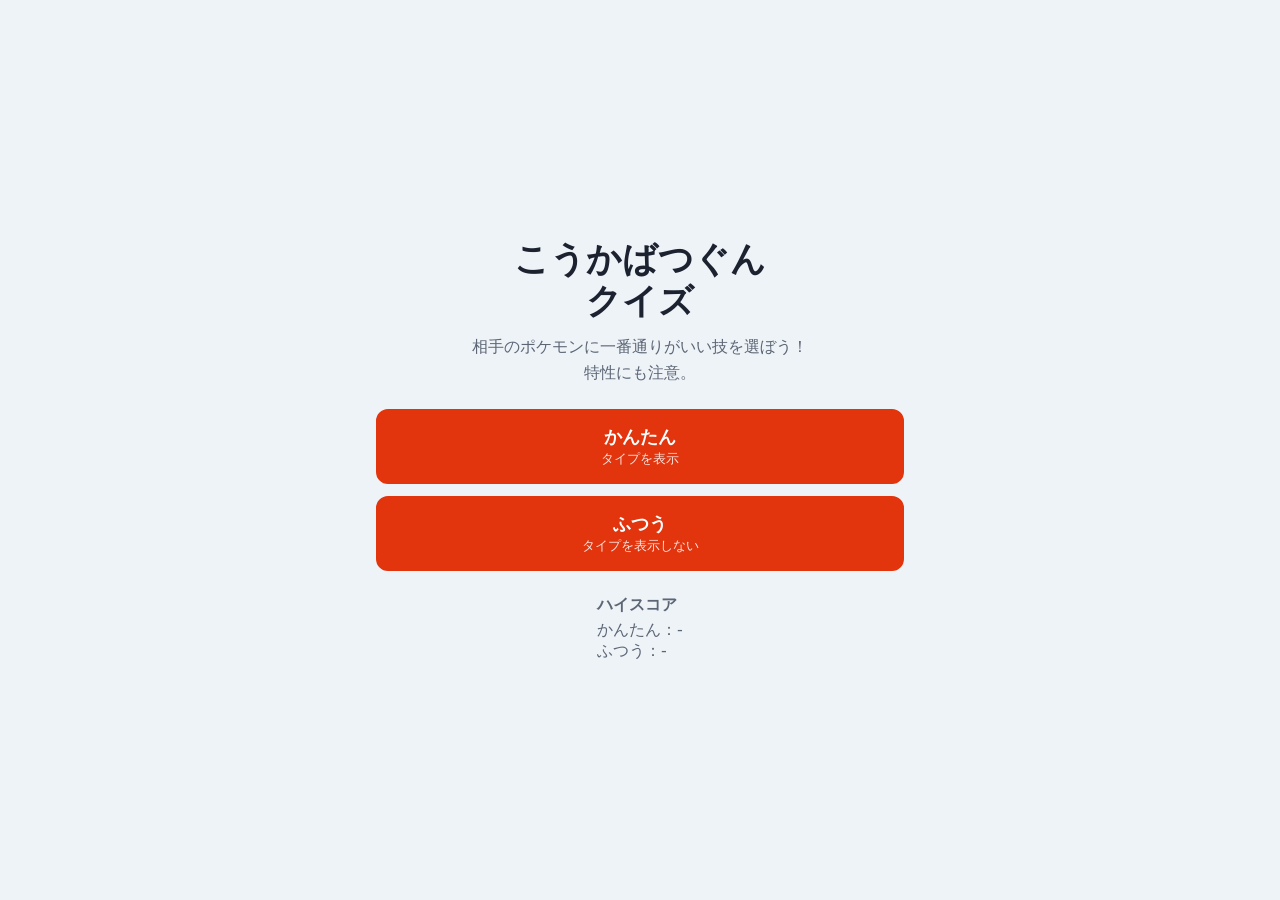
==== index.html @ 2b71de55 "Add files via upload" ====
<!DOCTYPE html>
<html lang="ja">
<head>
  <meta charset="UTF-8">
  <meta name="viewport" content="width=device-width, initial-scale=1, viewport-fit=cover">
  <meta name="theme-color" content="#1c2230">
  <title>こうかばつぐんクイズ</title>
  <link rel="stylesheet" href="css/style.css">
</head>
<body>
  <!-- タイトル -->
  <section id="screen-title" class="screen">
    <div class="title-box">
      <h1>こうかばつぐん<br>クイズ</h1>
      <p class="lead">相手のポケモンに一番通りがいい技を選ぼう！<br>特性にも注意。</p>
      <div class="difficulty">
        <button class="btn btn-primary" data-difficulty="easy">
          かんたん<small>タイプを表示</small>
        </button>
        <button class="btn btn-primary" data-difficulty="normal">
          ふつう<small>タイプを表示しない</small>
        </button>
      </div>
      <dl class="highscores">
        <dt>ハイスコア</dt>
        <dd>かんたん：<span id="hs-easy">-</span></dd>
        <dd>ふつう：<span id="hs-normal">-</span></dd>
      </dl>
    </div>
  </section>

  <!-- 出題 -->
  <section id="screen-quiz" class="screen" hidden>
    <header class="quiz-header">
      <span id="progress">1 / 10</span>
      <span id="score">正解 0</span>
    </header>

    <div class="enemy">
      <div class="enemy-info">
        <div class="enemy-name">
          <span id="enemy-mega" class="mega-badge" hidden>メガシンカ</span>
          <span id="enemy-name"></span>
        </div>
        <div id="enemy-types" class="type-list"></div>
        <div class="enemy-ability">特性：<strong id="enemy-ability"></strong></div>
      </div>
      <div class="enemy-image-wrap">
        <img id="enemy-image" alt="">
      </div>
    </div>

    <div id="moves" class="moves"></div>

    <div id="feedback" class="feedback" hidden>
      <p id="feedback-title" class="feedback-title"></p>
      <p id="feedback-types" class="feedback-types"></p>
      <ul id="feedback-list" class="feedback-list"></ul>
      <button id="next-button" class="btn btn-primary">次へ</button>
    </div>
  </section>

  <!-- 結果 -->
  <section id="screen-result" class="screen" hidden>
    <div class="title-box">
      <h2>結果</h2>
      <p class="result-score"><span id="result-score">0</span> / <span id="result-total">10</span></p>
      <p id="result-best" class="result-best"></p>
      <div class="difficulty">
        <button id="retry-button" class="btn btn-primary">もう一度</button>
        <button id="title-button" class="btn">タイトルへ</button>
      </div>
    </div>
  </section>

  <script src="data/pokemon.js"></script>
  <script src="js/types.js"></script>
  <script src="js/moves.js"></script>
  <script src="js/abilities.js"></script>
  <script src="js/calc.js"></script>
  <script src="js/quiz.js"></script>
  <script src="js/app.js"></script>
</body>
</html>
---- css/style.css ----
:root {
  --bg: #eef3f8;
  --bg-field: linear-gradient(180deg, #cfe8ff 0%, #e8f5e0 60%, #d4ebc4 100%);
  --panel: #ffffff;
  --text: #1c2230;
  --muted: #5d6675;
  --border: #d5dbe4;
  --primary: #e3350d;
  --primary-text: #ffffff;
  --ok: #1f9d55;
  --ng: #d6334a;
  --shadow: 0 2px 8px rgba(20, 30, 50, 0.12);
}

@media (prefers-color-scheme: dark) {
  :root {
    --bg: #141922;
    --bg-field: linear-gradient(180deg, #1f2a3c 0%, #1d2a22 60%, #1a2a1e 100%);
    --panel: #1f2632;
    --text: #eef1f6;
    --muted: #a3acba;
    --border: #353e4d;
    --primary: #ff5a36;
    --ok: #3ccf7f;
    --ng: #ff6b80;
    --shadow: 0 2px 8px rgba(0, 0, 0, 0.4);
  }
}

* { box-sizing: border-box; }

html, body { margin: 0; }

body {
  background: var(--bg);
  color: var(--text);
  font-family: system-ui, -apple-system, "Hiragino Sans", "Noto Sans JP", "Yu Gothic UI", sans-serif;
  -webkit-tap-highlight-color: transparent;
}

.screen {
  max-width: 560px;
  margin: 0 auto;
  min-height: 100dvh;
  padding: 16px 16px calc(16px + env(safe-area-inset-bottom));
  display: flex;
  flex-direction: column;
}

.screen[hidden] { display: none; }

/* ---- ボタン ---- */
.btn {
  appearance: none;
  border: 2px solid var(--border);
  background: var(--panel);
  color: var(--text);
  border-radius: 12px;
  padding: 14px 16px;
  font-size: 1.1rem;
  font-weight: 700;
  font-family: inherit;
  cursor: pointer;
  width: 100%;
}

.btn small {
  display: block;
  font-size: 0.8rem;
  font-weight: 400;
  opacity: 0.85;
  margin-top: 2px;
}

.btn-primary {
  background: var(--primary);
  border-color: var(--primary);
  color: var(--primary-text);
}

.btn:active { transform: translateY(1px); }

/* ---- タイトル・結果 ---- */
.title-box {
  margin: auto 0;
  text-align: center;
}

h1 {
  font-size: 2.2rem;
  line-height: 1.2;
  margin: 0 0 12px;
}

h2 { margin: 0 0 8px; }

.lead { color: var(--muted); line-height: 1.6; margin: 0 0 24px; }

.difficulty {
  display: grid;
  gap: 12px;
  margin-bottom: 24px;
}

.highscores {
  display: inline-block;
  text-align: left;
  margin: 0;
  color: var(--muted);
}

.highscores dt { font-weight: 700; margin-bottom: 4px; }
.highscores dd { margin: 0; }

.result-score {
  font-size: 3rem;
  font-weight: 800;
  margin: 8px 0;
}

.result-best { color: var(--muted); margin: 0 0 24px; }

/* ---- 出題画面 ---- */
.quiz-header {
  display: flex;
  justify-content: space-between;
  font-weight: 700;
  color: var(--muted);
  margin-bottom: 8px;
}

.enemy {
  background: var(--bg-field);
  border-radius: 16px;
  padding: 12px;
  display: flex;
  align-items: flex-start;
  gap: 8px;
  flex: 1;
  min-height: 260px;
}

.enemy-info {
  flex: 1;
  min-width: 0;
  background: var(--panel);
  border-radius: 12px;
  padding: 10px 12px;
  box-shadow: var(--shadow);
}

.enemy-name {
  font-size: 1.15rem;
  font-weight: 800;
  line-height: 1.3;
  overflow-wrap: anywhere;
}

.mega-badge {
  display: inline-block;
  font-size: 0.7rem;
  font-weight: 700;
  color: #fff;
  background: linear-gradient(90deg, #c32bd6, #3a7bd5);
  border-radius: 999px;
  padding: 2px 8px;
  margin-right: 4px;
  vertical-align: middle;
}

.mega-badge[hidden] { display: none; }

.type-list {
  display: flex;
  flex-wrap: wrap;
  gap: 4px;
  margin: 6px 0;
}

.type-tag {
  display: inline-block;
  color: #fff;
  font-size: 0.75rem;
  font-weight: 700;
  padding: 2px 8px;
  border-radius: 6px;
  text-shadow: 0 1px 1px rgba(0, 0, 0, 0.35);
  white-space: nowrap;
}

.type-hidden { color: var(--muted); font-size: 0.85rem; }

.enemy-ability { font-size: 0.9rem; color: var(--muted); }
.enemy-ability strong { color: var(--text); }

.enemy-image-wrap {
  width: 58%;
  align-self: flex-end;
  aspect-ratio: 1;
  display: flex;
  align-items: center;
  justify-content: center;
}

.enemy-image-wrap img {
  width: 100%;
  height: 100%;
  object-fit: contain;
  filter: drop-shadow(0 6px 6px rgba(0, 0, 0, 0.2));
}

.enemy-image-wrap img[hidden] { display: none; }

.moves {
  display: grid;
  grid-template-columns: 1fr 1fr;
  gap: 10px;
  margin-top: 12px;
}

.move {
  appearance: none;
  font-family: inherit;
  border: 3px solid transparent;
  border-radius: 14px;
  background: var(--type-color);
  color: #fff;
  min-height: 72px;
  padding: 8px;
  display: flex;
  flex-direction: column;
  align-items: center;
  justify-content: center;
  gap: 4px;
  cursor: pointer;
  text-shadow: 0 1px 2px rgba(0, 0, 0, 0.45);
  box-shadow: var(--shadow);
}

.move:active:not(:disabled) { transform: translateY(1px); }

.move-name { font-size: 1.05rem; font-weight: 800; }

.move-type {
  font-size: 0.72rem;
  font-weight: 700;
  background: rgba(0, 0, 0, 0.22);
  border-radius: 999px;
  padding: 1px 8px;
}

.move:disabled { cursor: default; opacity: 0.55; }
.move.is-correct { opacity: 1; border-color: var(--ok); outline: 3px solid var(--ok); }
.move.is-wrong { opacity: 1; border-color: var(--ng); outline: 3px solid var(--ng); }

/* ---- 答え合わせ ---- */
.feedback {
  position: fixed;
  left: 0;
  right: 0;
  bottom: 0;
  max-width: 560px;
  margin: 0 auto;
  max-height: 75dvh;
  overflow-y: auto;
  background: var(--panel);
  border-top-left-radius: 20px;
  border-top-right-radius: 20px;
  box-shadow: 0 -4px 20px rgba(0, 0, 0, 0.25);
  padding: 16px 16px calc(16px + env(safe-area-inset-bottom));
  animation: slide-up 0.2s ease-out;
}

.feedback[hidden] { display: none; }

@keyframes slide-up {
  from { transform: translateY(100%); }
  to { transform: translateY(0); }
}

.feedback-title {
  font-size: 1.5rem;
  font-weight: 800;
  margin: 0 0 4px;
}

.feedback-title.ok { color: var(--ok); }
.feedback-title.ng { color: var(--ng); }

.feedback-types { color: var(--muted); margin: 0 0 12px; font-size: 0.9rem; }

.feedback-list {
  list-style: none;
  margin: 0 0 16px;
  padding: 0;
  display: grid;
  gap: 8px;
}

.feedback-list li {
  border: 2px solid var(--border);
  border-radius: 10px;
  padding: 8px 10px;
}

.feedback-list li.best { border-color: var(--ok); }

.feedback-move {
  display: flex;
  align-items: center;
  gap: 8px;
  font-weight: 700;
}

.feedback-move .mult { margin-left: auto; white-space: nowrap; }

.note {
  font-size: 0.82rem;
  color: var(--muted);
  margin-top: 4px;
}
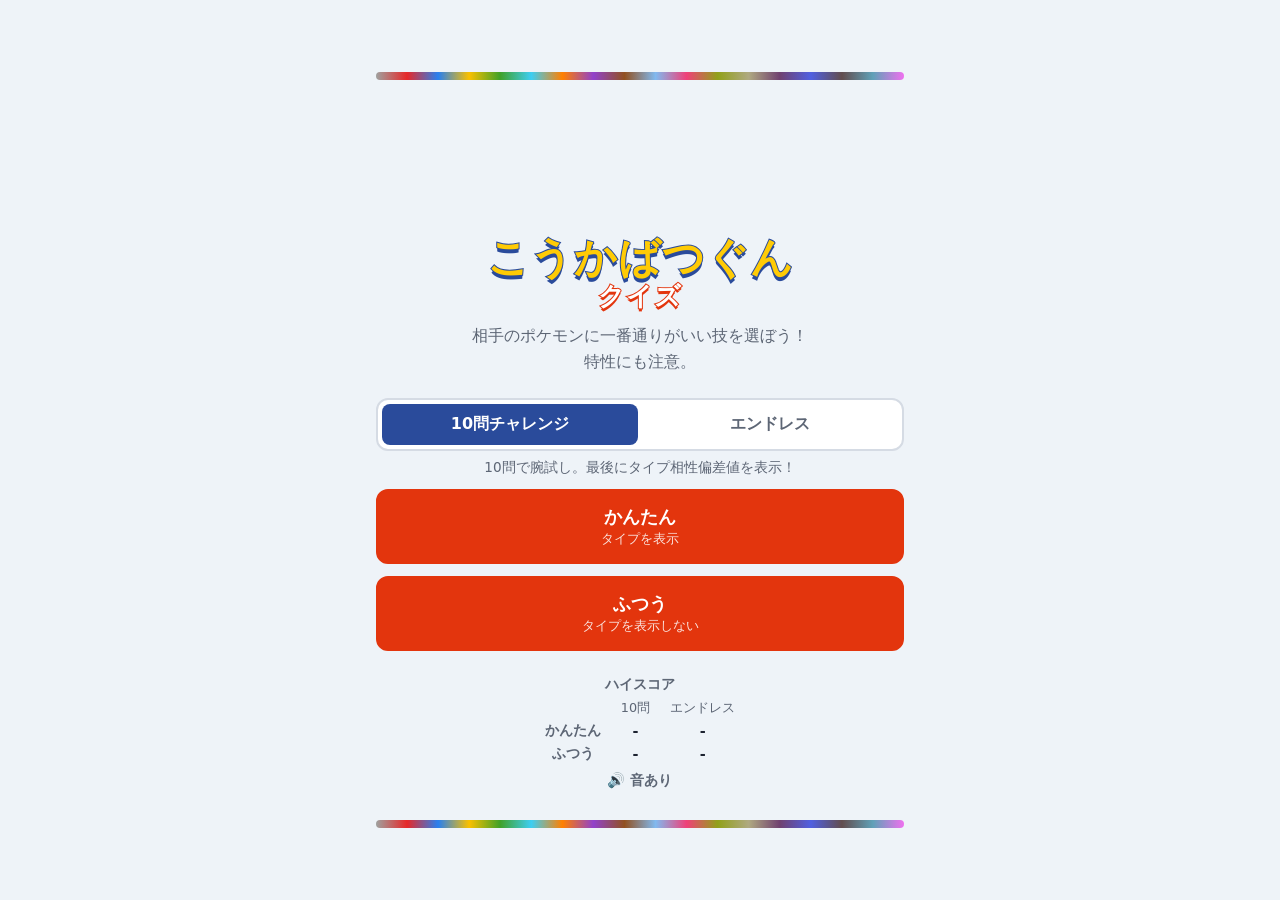
==== commit 16e34a3d: "Add files via upload" ====
--- a/index.html
+++ b/index.html
@@ -11,8 +11,15 @@
   <!-- タイトル -->
   <section id="screen-title" class="screen">
     <div class="title-box">
-      <h1>こうかばつぐん<br>クイズ</h1>
+      <div class="type-stripe"></div>
+      <div id="hero" class="hero" aria-hidden="true"></div>
+      <h1 class="title-logo">こうかばつぐん<span>クイズ</span></h1>
       <p class="lead">相手のポケモンに一番通りがいい技を選ぼう！<br>特性にも注意。</p>
+      <div class="mode-switch" role="radiogroup" aria-label="モード">
+        <button role="radio" data-mode="ten" aria-checked="true">10問チャレンジ</button>
+        <button role="radio" data-mode="endless" aria-checked="false">エンドレス</button>
+      </div>
+      <p id="mode-desc" class="mode-desc"></p>
       <div class="difficulty">
         <button class="btn btn-primary" data-difficulty="easy">
           かんたん<small>タイプを表示</small>
@@ -21,19 +28,30 @@
           ふつう<small>タイプを表示しない</small>
         </button>
       </div>
-      <dl class="highscores">
-        <dt>ハイスコア</dt>
-        <dd>かんたん：<span id="hs-easy">-</span></dd>
-        <dd>ふつう：<span id="hs-normal">-</span></dd>
-      </dl>
+      <table class="highscores">
+        <caption>ハイスコア</caption>
+        <thead>
+          <tr><th></th><th>10問</th><th>エンドレス</th></tr>
+        </thead>
+        <tbody>
+          <tr><th>かんたん</th><td id="hs-ten-easy">-</td><td id="hs-endless-easy">-</td></tr>
+          <tr><th>ふつう</th><td id="hs-ten-normal">-</td><td id="hs-endless-normal">-</td></tr>
+        </tbody>
+      </table>
+      <div>
+        <button class="sound-toggle btn-text" type="button"></button>
+      </div>
+      <div class="type-stripe" style="margin-top: 24px"></div>
     </div>
   </section>
 
   <!-- 出題 -->
   <section id="screen-quiz" class="screen" hidden>
     <header class="quiz-header">
+      <button id="quit-button" class="btn-text" type="button">✕ やめる</button>
       <span id="progress">1 / 10</span>
       <span id="score">正解 0</span>
+      <button class="sound-toggle btn-text" type="button"></button>
     </header>
 
     <div class="enemy">
@@ -58,14 +76,28 @@
       <ul id="feedback-list" class="feedback-list"></ul>
       <button id="next-button" class="btn btn-primary">次へ</button>
     </div>
+
+    <div id="quit-dialog" class="dialog-backdrop" hidden>
+      <div class="dialog" role="dialog" aria-modal="true" aria-labelledby="quit-title">
+        <p id="quit-title" class="dialog-title">タイトルに戻りますか？</p>
+        <p class="dialog-text">このゲームの記録は保存されません。</p>
+        <div class="dialog-buttons">
+          <button id="quit-cancel" class="btn">つづける</button>
+          <button id="quit-ok" class="btn btn-primary">タイトルへ</button>
+        </div>
+      </div>
+    </div>
   </section>
 
   <!-- 結果 -->
   <section id="screen-result" class="screen" hidden>
     <div class="title-box">
-      <h2>結果</h2>
-      <p class="result-score"><span id="result-score">0</span> / <span id="result-total">10</span></p>
+      <p id="result-label" class="result-label">タイプ相性偏差値</p>
+      <p id="result-deviation" class="result-deviation">50</p>
+      <p id="result-rank" class="result-rank"></p>
+      <p id="result-score" class="result-score"></p>
       <p id="result-best" class="result-best"></p>
+      <p id="result-caption" class="result-caption">※偏差値は想定した平均点・ばらつきから出した目安です</p>
       <div class="difficulty">
         <button id="retry-button" class="btn btn-primary">もう一度</button>
         <button id="title-button" class="btn">タイトルへ</button>
@@ -78,6 +110,7 @@
   <script src="js/moves.js"></script>
   <script src="js/abilities.js"></script>
   <script src="js/calc.js"></script>
+  <script src="js/sound.js"></script>
   <script src="js/quiz.js"></script>
   <script src="js/app.js"></script>
 </body>
--- a/css/style.css
+++ b/css/style.css
@@ -103,30 +103,218 @@
 }
 
 .highscores {
+  margin: 0 auto;
+  color: var(--muted);
+  border-collapse: collapse;
+  font-size: 0.9rem;
+}
+
+.highscores caption { font-weight: 700; margin-bottom: 4px; }
+.highscores th, .highscores td { padding: 2px 10px; }
+.highscores thead th { font-weight: 400; font-size: 0.8rem; }
+.highscores td { color: var(--text); font-weight: 700; }
+
+.result-label {
+  font-weight: 700;
+  color: var(--muted);
+  margin: 0;
+}
+
+.result-deviation {
+  font-size: 4.5rem;
+  font-weight: 900;
+  line-height: 1;
+  margin: 4px 0;
+  background: linear-gradient(135deg, #e3350d, #f5a623);
+  -webkit-background-clip: text;
+  background-clip: text;
+  color: transparent;
+}
+
+.result-rank {
   display: inline-block;
-  text-align: left;
-  margin: 0;
-  color: var(--muted);
-}
-
-.highscores dt { font-weight: 700; margin-bottom: 4px; }
-.highscores dd { margin: 0; }
+  font-weight: 800;
+  font-size: 1.1rem;
+  background: var(--panel);
+  border: 2px solid var(--border);
+  border-radius: 999px;
+  padding: 4px 16px;
+  margin: 4px 0 16px;
+}
+
+.result-rank[hidden], .result-caption[hidden] { display: none; }
 
 .result-score {
-  font-size: 3rem;
-  font-weight: 800;
-  margin: 8px 0;
-}
-
-.result-best { color: var(--muted); margin: 0 0 24px; }
+  font-size: 1.3rem;
+  font-weight: 700;
+  margin: 0 0 4px;
+}
+
+.result-best { color: var(--muted); margin: 0 0 8px; }
+
+.result-caption { color: var(--muted); font-size: 0.75rem; margin: 0; }
+
+#screen-result .difficulty { margin-top: 24px; }
+
+/* ---- タイトルのにぎやかし ---- */
+.type-stripe {
+  height: 8px;
+  border-radius: 999px;
+  background: linear-gradient(90deg,
+    #9fa19f, #e62829, #2980ef, #fac000, #3fa129, #3dcef3, #ff8000, #9141cb, #915121,
+    #81b9ef, #ef4179, #91a119, #afa981, #704170, #5060e1, #624d4e, #60a1b8, #ef70ef);
+}
+
+.hero {
+  display: flex;
+  justify-content: center;
+  align-items: flex-end;
+  margin: 20px 0 4px;
+  min-height: 130px;
+}
+
+.hero-slot {
+  width: 22%;
+  max-width: 120px;
+  margin: 0 -2%;
+}
+
+.hero-slot:nth-child(1), .hero-slot:nth-child(5) { transform: translateY(-4px) scale(0.85); }
+.hero-slot:nth-child(2), .hero-slot:nth-child(4) { transform: translateY(-22px); z-index: 1; }
+.hero-slot:nth-child(3) { transform: translateY(-34px) scale(1.3); z-index: 2; }
+
+.hero-slot img {
+  display: block;
+  width: 100%;
+  aspect-ratio: 1;
+  object-fit: contain;
+  filter: drop-shadow(0 4px 4px rgba(0, 0, 0, 0.25));
+  animation: bob 2.4s ease-in-out infinite;
+}
+
+.hero-slot:nth-child(2) img { animation-delay: -0.5s; }
+.hero-slot:nth-child(3) img { animation-delay: -1s; }
+.hero-slot:nth-child(4) img { animation-delay: -1.5s; }
+.hero-slot:nth-child(5) img { animation-delay: -2s; }
+
+@keyframes bob {
+  0%, 100% { transform: translateY(0); }
+  50% { transform: translateY(-8px); }
+}
+
+@media (prefers-reduced-motion: reduce) {
+  .hero-slot img { animation: none; }
+}
+
+.title-logo {
+  font-size: 2.6rem;
+  font-weight: 900;
+  line-height: 1.15;
+  letter-spacing: 0.02em;
+  color: #ffcb05;
+  -webkit-text-stroke: 2px #2a4b9b;
+  paint-order: stroke fill;
+  text-shadow: 0 4px 0 #2a4b9b;
+  margin: 0 0 12px;
+}
+
+.title-logo span {
+  display: block;
+  font-size: 1.6rem;
+  color: #fff;
+  -webkit-text-stroke: 2px #e3350d;
+  text-shadow: 0 3px 0 #e3350d;
+}
 
 /* ---- 出題画面 ---- */
 .quiz-header {
   display: flex;
-  justify-content: space-between;
+  align-items: center;
+  gap: 12px;
   font-weight: 700;
   color: var(--muted);
   margin-bottom: 8px;
+}
+
+.quiz-header #score { margin-left: auto; }
+
+/* 文字だけの小さいボタン */
+.btn-text {
+  appearance: none;
+  border: none;
+  background: none;
+  color: var(--muted);
+  font: inherit;
+  font-weight: 700;
+  font-size: 0.9rem;
+  padding: 6px 4px;
+  cursor: pointer;
+}
+
+/* ---- モード切り替え ---- */
+.mode-switch {
+  display: grid;
+  grid-template-columns: 1fr 1fr;
+  background: var(--panel);
+  border: 2px solid var(--border);
+  border-radius: 12px;
+  padding: 4px;
+  gap: 4px;
+}
+
+.mode-switch button {
+  appearance: none;
+  border: none;
+  border-radius: 8px;
+  background: none;
+  color: var(--muted);
+  font: inherit;
+  font-weight: 700;
+  padding: 10px 4px;
+  cursor: pointer;
+}
+
+.mode-switch button[aria-checked="true"] {
+  background: #2a4b9b;
+  color: #fff;
+}
+
+.mode-desc {
+  color: var(--muted);
+  font-size: 0.85rem;
+  margin: 8px 0 12px;
+}
+
+/* ---- 確認ダイアログ ---- */
+.dialog-backdrop {
+  position: fixed;
+  inset: 0;
+  background: rgba(0, 0, 0, 0.5);
+  display: flex;
+  align-items: center;
+  justify-content: center;
+  padding: 16px;
+  z-index: 10;
+}
+
+.dialog-backdrop[hidden] { display: none; }
+
+.dialog {
+  background: var(--panel);
+  border-radius: 16px;
+  padding: 20px;
+  width: 100%;
+  max-width: 360px;
+  text-align: center;
+}
+
+.dialog-title { font-size: 1.2rem; font-weight: 800; margin: 0 0 4px; }
+.dialog-text { color: var(--muted); margin: 0 0 16px; }
+
+.dialog-buttons {
+  display: grid;
+  grid-template-columns: 1fr 1fr;
+  gap: 8px;
 }
 
 .enemy {
@@ -134,15 +322,13 @@
   border-radius: 16px;
   padding: 12px;
   display: flex;
-  align-items: flex-start;
-  gap: 8px;
-  flex: 1;
-  min-height: 260px;
+  flex-direction: column;
+  align-items: center;
+  gap: 4px;
 }
 
 .enemy-info {
-  flex: 1;
-  min-width: 0;
+  align-self: stretch;
   background: var(--panel);
   border-radius: 12px;
   padding: 10px 12px;
@@ -194,8 +380,7 @@
 .enemy-ability strong { color: var(--text); }
 
 .enemy-image-wrap {
-  width: 58%;
-  align-self: flex-end;
+  width: min(70%, 300px);
   aspect-ratio: 1;
   display: flex;
   align-items: center;
